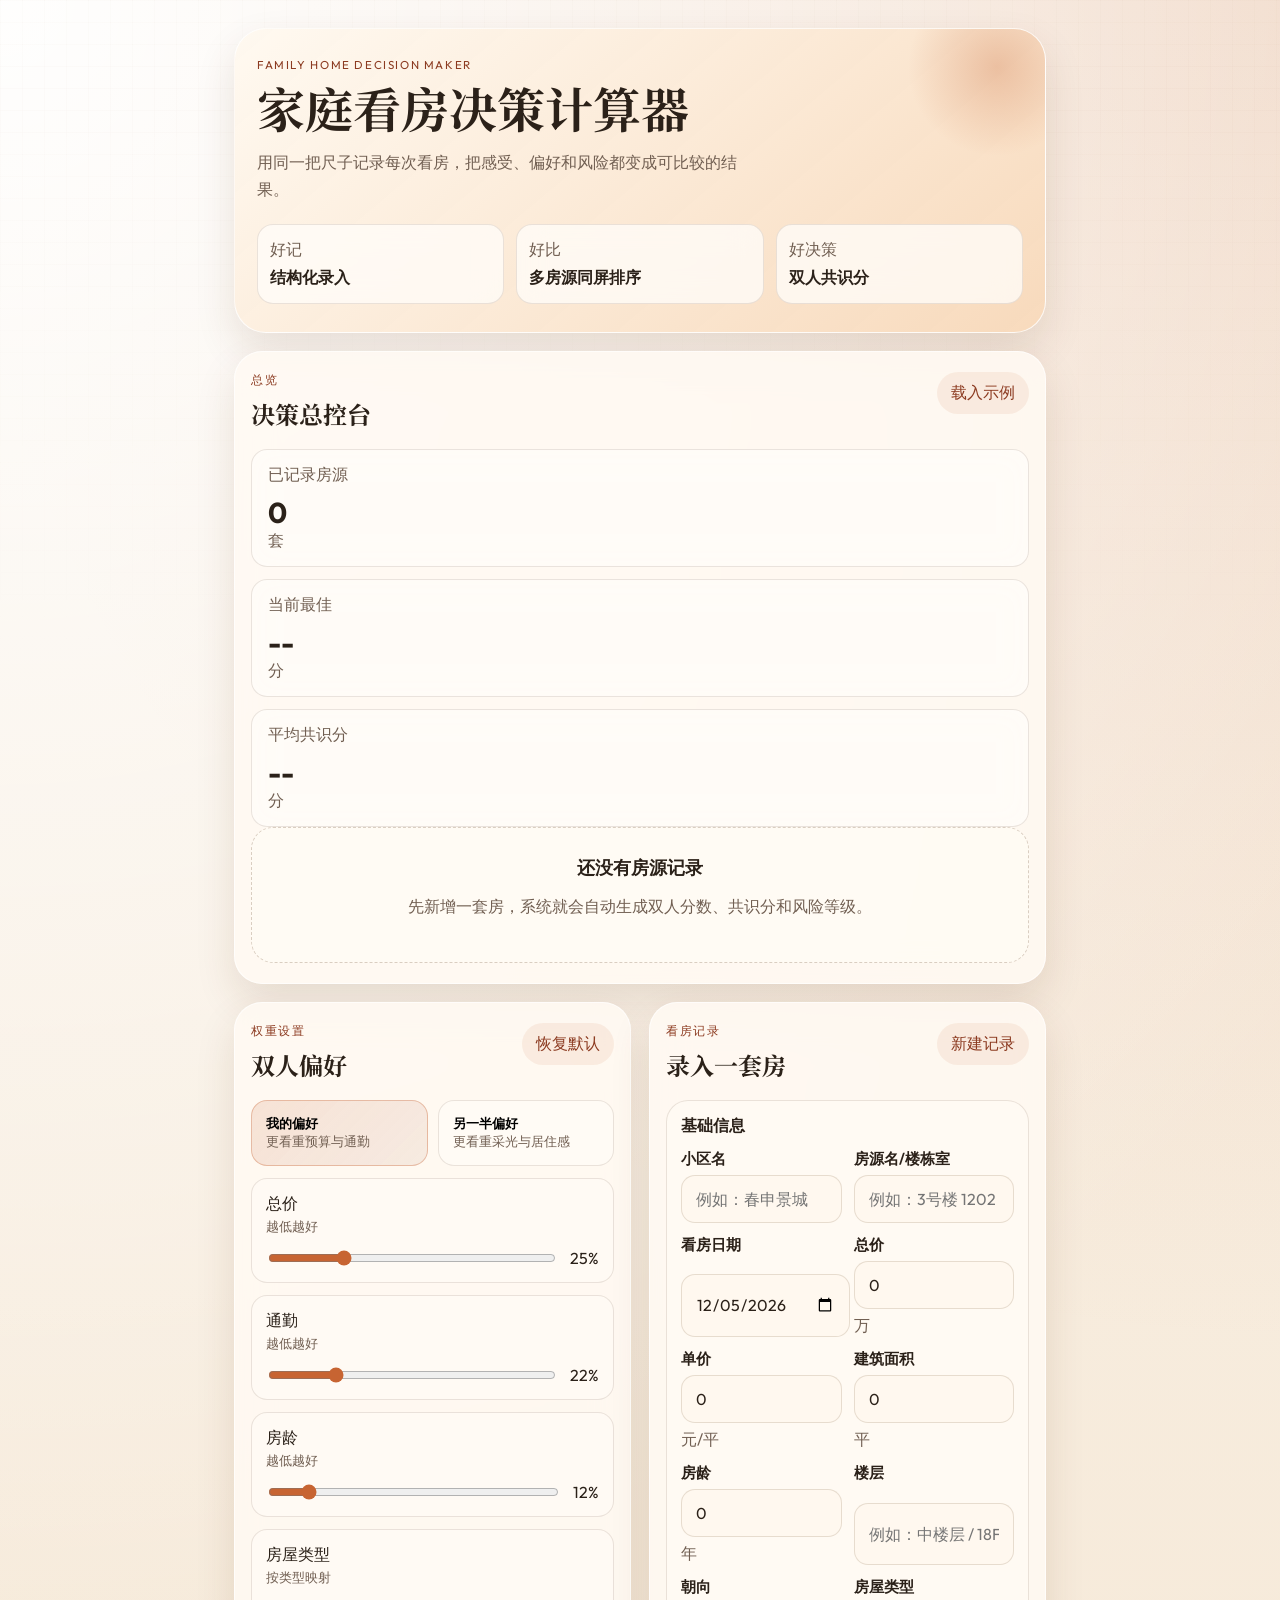
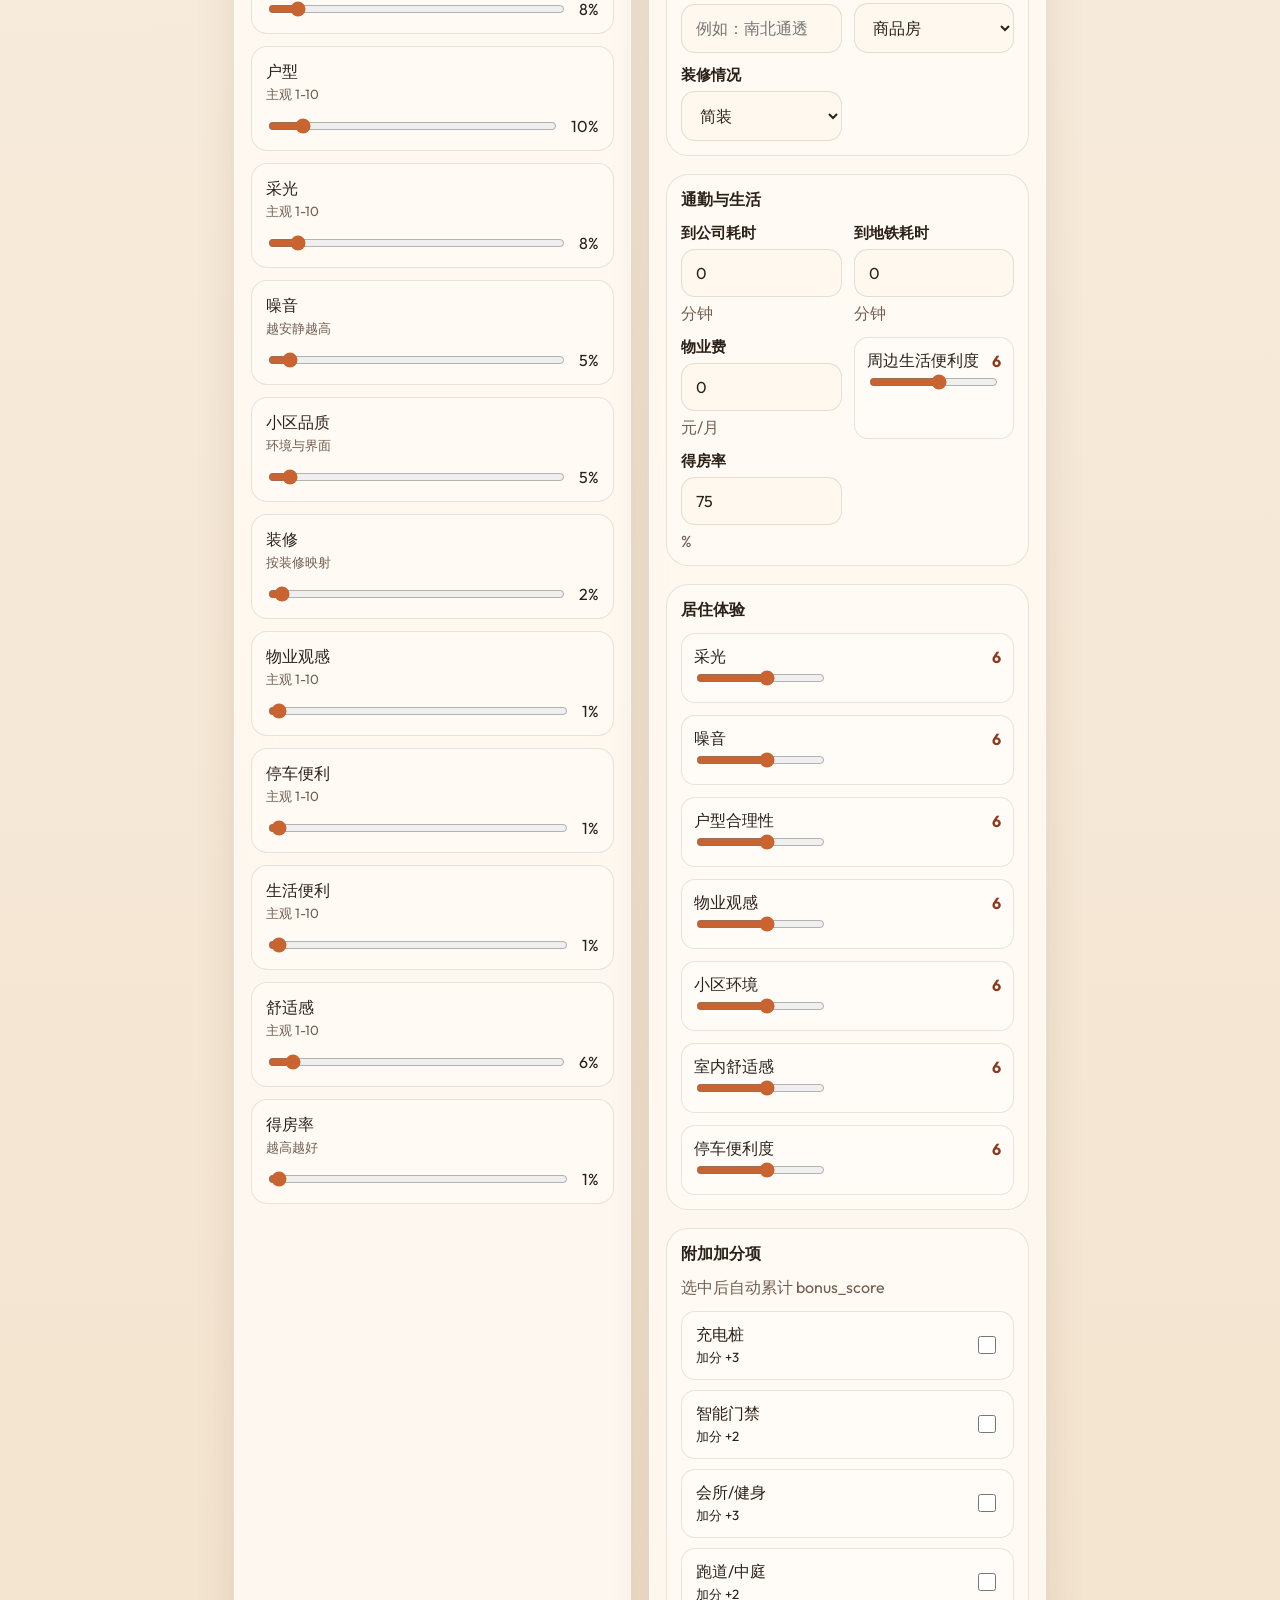
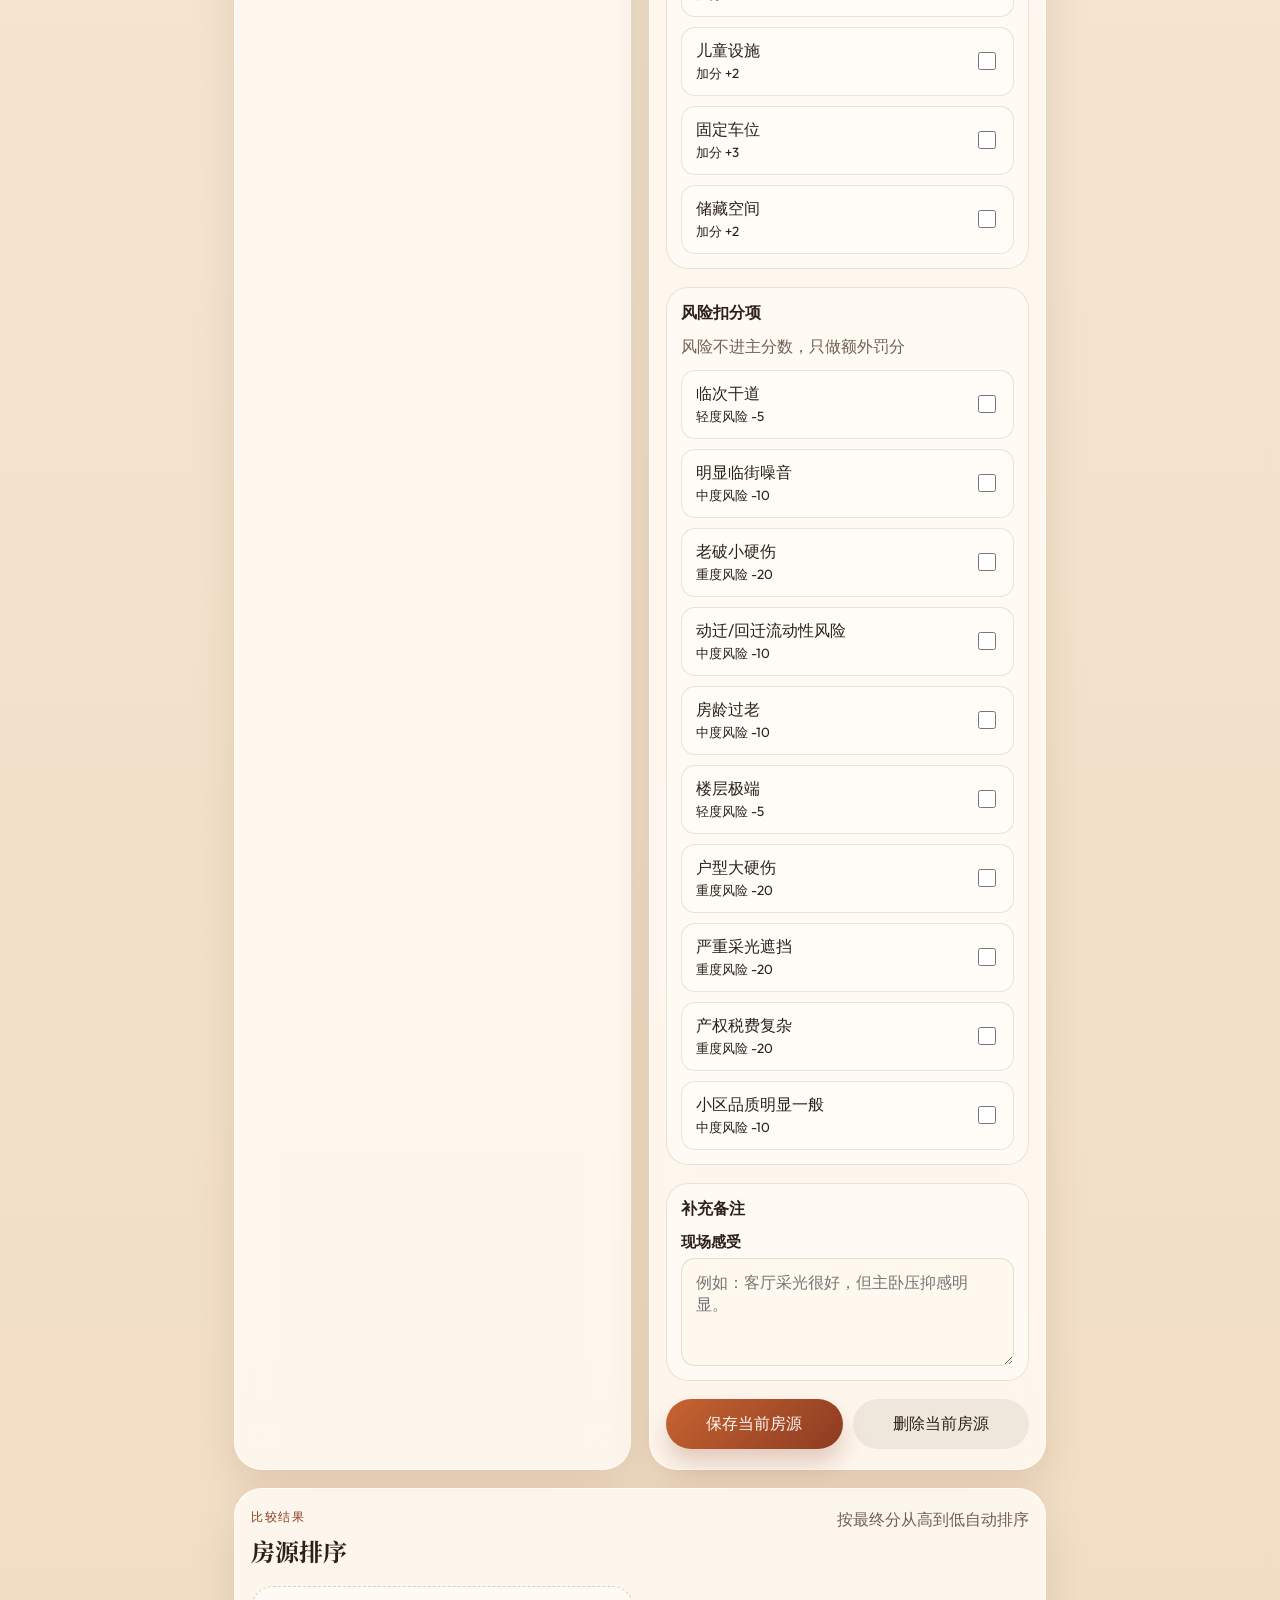
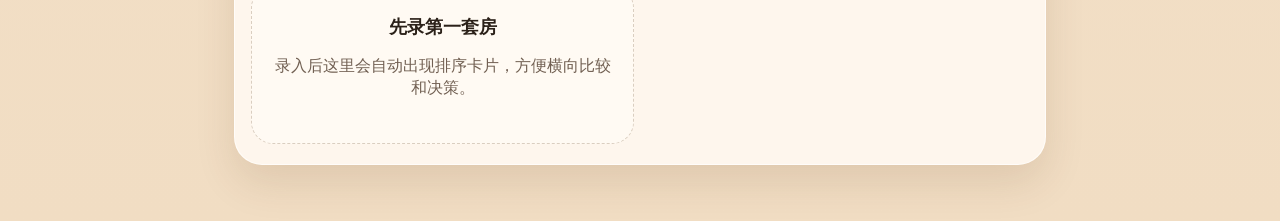
==== index.html @ 097f2097 "Initial commit: home decision calculator" ====
<!DOCTYPE html>
<html lang="zh-CN">
  <head>
    <meta charset="UTF-8" />
    <meta name="viewport" content="width=device-width, initial-scale=1.0, viewport-fit=cover" />
    <title>家庭看房决策计算器</title>
    <link rel="preconnect" href="https://fonts.googleapis.com" />
    <link rel="preconnect" href="https://fonts.gstatic.com" crossorigin />
    <link
      href="https://fonts.googleapis.com/css2?family=Noto+Serif+SC:wght@400;600;700&family=Outfit:wght@400;500;600;700&display=swap"
      rel="stylesheet"
    />
    <link rel="stylesheet" href="./styles.css" />
  </head>
  <body>
    <div class="app-shell">
      <header class="hero">
        <p class="eyebrow">Family Home Decision Maker</p>
        <h1>家庭看房决策计算器</h1>
        <p class="hero-copy">
          用同一把尺子记录每次看房，把感受、偏好和风险都变成可比较的结果。
        </p>
        <div class="hero-metrics">
          <article>
            <span>好记</span>
            <strong>结构化录入</strong>
          </article>
          <article>
            <span>好比</span>
            <strong>多房源同屏排序</strong>
          </article>
          <article>
            <span>好决策</span>
            <strong>双人共识分</strong>
          </article>
        </div>
      </header>

      <main class="layout">
        <section class="panel summary-panel">
          <div class="section-head">
            <div>
              <p class="section-kicker">总览</p>
              <h2>决策总控台</h2>
            </div>
            <button id="seed-demo" class="ghost-button" type="button">载入示例</button>
          </div>

          <div class="scoreboard" id="summary-cards"></div>

          <div class="top-picks" id="top-picks"></div>
        </section>

        <section class="panel">
          <div class="section-head">
            <div>
              <p class="section-kicker">权重设置</p>
              <h2>双人偏好</h2>
            </div>
            <button id="reset-weights" class="ghost-button" type="button">恢复默认</button>
          </div>

          <div class="weight-tabs" id="weight-tabs"></div>
          <div class="weight-editor" id="weight-editor"></div>
        </section>

        <section class="panel">
          <div class="section-head">
            <div>
              <p class="section-kicker">看房记录</p>
              <h2>录入一套房</h2>
            </div>
            <button id="new-house" class="ghost-button" type="button">新建记录</button>
          </div>

          <form id="house-form" class="house-form"></form>
        </section>

        <section class="panel">
          <div class="section-head">
            <div>
              <p class="section-kicker">比较结果</p>
              <h2>房源排序</h2>
            </div>
            <span class="hint-text">按最终分从高到低自动排序</span>
          </div>
          <div id="house-list" class="house-list"></div>
        </section>
      </main>
    </div>

    <template id="weight-row-template">
      <label class="weight-row">
        <div class="weight-row__text">
          <span class="metric-name"></span>
          <small class="metric-note"></small>
        </div>
        <div class="weight-row__control">
          <input type="range" min="0" max="100" step="1" />
          <output>0%</output>
        </div>
      </label>
    </template>

    <script src="./app.js"></script>
  </body>
</html>
---- styles.css ----
:root {
  --bg: #f7f0e4;
  --bg-strong: #eed8ba;
  --surface: rgba(255, 250, 243, 0.88);
  --surface-strong: #fff8ef;
  --ink: #2b2119;
  --muted: #715f52;
  --line: rgba(84, 55, 24, 0.12);
  --accent: #c76432;
  --accent-deep: #8c3b21;
  --good: #2d7b4f;
  --warn: #c4821b;
  --bad: #ab3b34;
  --shadow: 0 18px 40px rgba(88, 49, 13, 0.12);
  --radius-xl: 28px;
  --radius-lg: 22px;
  --radius-md: 16px;
}

* {
  box-sizing: border-box;
}

html {
  font-size: 16px;
}

body {
  margin: 0;
  min-height: 100vh;
  font-family: "Outfit", "PingFang SC", "Hiragino Sans GB", sans-serif;
  color: var(--ink);
  background:
    radial-gradient(circle at top left, rgba(255, 255, 255, 0.95), transparent 32%),
    radial-gradient(circle at top right, rgba(199, 100, 50, 0.18), transparent 26%),
    linear-gradient(180deg, #f9f1e6 0%, #f1ddc3 100%);
}

body::before {
  content: "";
  position: fixed;
  inset: 0;
  pointer-events: none;
  background-image:
    linear-gradient(rgba(138, 95, 50, 0.03) 1px, transparent 1px),
    linear-gradient(90deg, rgba(138, 95, 50, 0.03) 1px, transparent 1px);
  background-size: 22px 22px;
  mask-image: linear-gradient(180deg, rgba(0, 0, 0, 0.55), transparent 75%);
}

.app-shell {
  width: min(100%, 860px);
  margin: 0 auto;
  padding: 22px 16px 40px;
}

.hero {
  position: relative;
  overflow: hidden;
  padding: 28px 22px;
  border-radius: 32px;
  background:
    linear-gradient(140deg, rgba(255, 249, 240, 0.96), rgba(247, 214, 181, 0.9)),
    #fff;
  box-shadow: var(--shadow);
  border: 1px solid rgba(255, 255, 255, 0.8);
  animation: rise-in 0.7s ease-out both;
}

.hero::after {
  content: "";
  position: absolute;
  right: -42px;
  top: -52px;
  width: 180px;
  height: 180px;
  border-radius: 50%;
  background: radial-gradient(circle, rgba(199, 100, 50, 0.28), transparent 70%);
}

.eyebrow,
.section-kicker {
  margin: 0 0 8px;
  letter-spacing: 0.14em;
  text-transform: uppercase;
  font-size: 0.72rem;
  color: var(--accent-deep);
}

.hero h1,
.section-head h2 {
  margin: 0;
  font-family: "Noto Serif SC", serif;
}

.hero h1 {
  font-size: clamp(1.9rem, 7vw, 3rem);
  line-height: 1.15;
}

.hero-copy {
  margin: 14px 0 0;
  max-width: 30rem;
  line-height: 1.65;
  color: var(--muted);
}

.hero-metrics {
  display: grid;
  grid-template-columns: repeat(3, minmax(0, 1fr));
  gap: 12px;
  margin-top: 22px;
}

.hero-metrics article,
.summary-card,
.top-pick,
.house-card,
.stat-chip {
  background: rgba(255, 253, 249, 0.78);
  border: 1px solid var(--line);
  border-radius: var(--radius-md);
  backdrop-filter: blur(14px);
}

.hero-metrics article {
  padding: 14px 12px;
}

.hero-metrics span,
.summary-card span,
.top-pick span,
.stat-chip span,
.risk-item small,
.field-help,
.hint-text,
.metric-note,
.house-meta,
.empty-state p {
  color: var(--muted);
}

.hero-metrics strong {
  display: block;
  margin-top: 6px;
  font-size: 1rem;
}

.layout {
  display: grid;
  gap: 18px;
  margin-top: 18px;
}

.panel {
  padding: 20px 16px;
  border-radius: var(--radius-xl);
  background: var(--surface);
  border: 1px solid rgba(255, 255, 255, 0.68);
  box-shadow: var(--shadow);
  backdrop-filter: blur(18px);
  animation: rise-in 0.8s ease-out both;
}

.panel:nth-child(2) {
  animation-delay: 0.06s;
}

.panel:nth-child(3) {
  animation-delay: 0.12s;
}

.panel:nth-child(4) {
  animation-delay: 0.18s;
}

.section-head {
  display: flex;
  align-items: flex-start;
  justify-content: space-between;
  gap: 12px;
  margin-bottom: 18px;
}

.ghost-button,
.primary-button,
.secondary-button,
.chip-button {
  appearance: none;
  border: 0;
  border-radius: 999px;
  font: inherit;
  cursor: pointer;
  transition: transform 0.2s ease, box-shadow 0.2s ease, background 0.2s ease;
}

.ghost-button {
  padding: 10px 14px;
  color: var(--accent-deep);
  background: rgba(199, 100, 50, 0.09);
}

.primary-button {
  padding: 14px 18px;
  color: #fff8f1;
  background: linear-gradient(135deg, var(--accent), var(--accent-deep));
  box-shadow: 0 14px 24px rgba(140, 59, 33, 0.24);
}

.secondary-button {
  padding: 14px 18px;
  color: var(--ink);
  background: rgba(77, 55, 36, 0.08);
}

.chip-button {
  padding: 8px 12px;
  background: rgba(95, 64, 34, 0.07);
  color: var(--ink);
}

.ghost-button:hover,
.primary-button:hover,
.secondary-button:hover,
.chip-button:hover {
  transform: translateY(-1px);
}

.scoreboard,
.top-picks,
.weight-editor,
.house-list {
  display: grid;
  gap: 12px;
}

.summary-card {
  padding: 14px 16px;
}

.summary-card strong {
  display: block;
  margin-top: 8px;
  font-size: 1.8rem;
}

.top-pick {
  padding: 16px;
}

.top-pick__head,
.house-card__head,
.card-actions,
.score-grid,
.form-actions,
.risk-list,
.bonus-list {
  display: flex;
  gap: 10px;
  flex-wrap: wrap;
}

.top-pick__head,
.house-card__head {
  justify-content: space-between;
  align-items: flex-start;
}

.top-pick h3,
.house-card h3,
.empty-state h3 {
  margin: 0;
  font-size: 1.1rem;
}

.pill {
  display: inline-flex;
  align-items: center;
  padding: 7px 10px;
  border-radius: 999px;
  font-size: 0.78rem;
  background: rgba(199, 100, 50, 0.12);
  color: var(--accent-deep);
}

.pill.good {
  background: rgba(45, 123, 79, 0.12);
  color: var(--good);
}

.pill.warn {
  background: rgba(196, 130, 27, 0.15);
  color: var(--warn);
}

.pill.bad {
  background: rgba(171, 59, 52, 0.12);
  color: var(--bad);
}

.weight-tabs {
  display: grid;
  grid-template-columns: repeat(2, minmax(0, 1fr));
  gap: 10px;
  margin-bottom: 12px;
}

.weight-tab {
  padding: 14px;
  border-radius: var(--radius-md);
  border: 1px solid var(--line);
  background: rgba(255, 252, 246, 0.84);
  text-align: left;
}

.weight-tab.active {
  background: linear-gradient(135deg, rgba(199, 100, 50, 0.15), rgba(140, 59, 33, 0.08));
  border-color: rgba(199, 100, 50, 0.34);
}

.weight-row {
  display: grid;
  gap: 12px;
  padding: 14px;
  border-radius: var(--radius-md);
  background: rgba(255, 251, 245, 0.88);
  border: 1px solid var(--line);
}

.weight-row__text {
  display: grid;
  gap: 3px;
}

.weight-row__control {
  display: grid;
  grid-template-columns: 1fr auto;
  gap: 12px;
  align-items: center;
}

input[type="range"] {
  accent-color: var(--accent);
}

.house-form {
  display: grid;
  gap: 18px;
}

.form-group {
  display: grid;
  gap: 12px;
  padding: 14px;
  border-radius: var(--radius-lg);
  background: rgba(255, 250, 243, 0.9);
  border: 1px solid var(--line);
}

.form-group h3 {
  margin: 0;
  font-size: 1rem;
}

.fields-grid {
  display: grid;
  gap: 12px;
}

.field {
  display: grid;
  gap: 6px;
}

.field label,
.group-label {
  font-weight: 600;
  font-size: 0.94rem;
}

.field input,
.field select,
.field textarea {
  width: 100%;
  padding: 13px 14px;
  border-radius: 14px;
  border: 1px solid rgba(88, 49, 13, 0.14);
  background: var(--surface-strong);
  color: var(--ink);
  font: inherit;
}

.field input:focus,
.field select:focus,
.field textarea:focus {
  outline: 2px solid rgba(199, 100, 50, 0.18);
  border-color: rgba(199, 100, 50, 0.45);
}

.slider-field {
  padding: 12px;
  border-radius: 14px;
  border: 1px solid var(--line);
  background: rgba(255, 252, 248, 0.95);
}

.slider-head,
.toggle-line {
  display: flex;
  align-items: center;
  justify-content: space-between;
  gap: 10px;
}

.slider-field output {
  font-weight: 700;
  color: var(--accent-deep);
}

.choice-grid {
  display: grid;
  gap: 10px;
}

.choice-item {
  display: flex;
  align-items: center;
  justify-content: space-between;
  gap: 12px;
  padding: 12px 14px;
  border-radius: 14px;
  background: rgba(255, 252, 246, 0.88);
  border: 1px solid var(--line);
}

.choice-item input {
  width: 18px;
  height: 18px;
  accent-color: var(--accent);
}

.form-actions {
  justify-content: stretch;
}

.form-actions > * {
  flex: 1;
}

.house-list {
  grid-template-columns: 1fr;
}

.house-card {
  position: relative;
  overflow: hidden;
  padding: 16px;
}

.house-card::after {
  content: "";
  position: absolute;
  inset: auto -30px -60px auto;
  width: 150px;
  height: 150px;
  border-radius: 50%;
  background: radial-gradient(circle, rgba(199, 100, 50, 0.16), transparent 68%);
}

.house-card__body {
  display: grid;
  gap: 14px;
  margin-top: 14px;
}

.score-grid {
  display: grid;
  grid-template-columns: repeat(2, minmax(0, 1fr));
  gap: 10px;
}

.stat-chip {
  padding: 12px;
}

.stat-chip strong {
  display: block;
  margin-top: 6px;
  font-size: 1.35rem;
}

.risk-list,
.bonus-list {
  margin-top: 8px;
}

.risk-item,
.bonus-item {
  padding: 8px 10px;
  border-radius: 12px;
  font-size: 0.86rem;
  background: rgba(77, 55, 36, 0.06);
}

.risk-item.bad {
  background: rgba(171, 59, 52, 0.1);
  color: var(--bad);
}

.bonus-item.good {
  background: rgba(45, 123, 79, 0.1);
  color: var(--good);
}

.empty-state {
  padding: 28px 18px;
  text-align: center;
  border-radius: var(--radius-lg);
  border: 1px dashed rgba(88, 49, 13, 0.22);
  background: rgba(255, 251, 245, 0.76);
}

@media (min-width: 720px) {
  .app-shell {
    padding: 28px 24px 56px;
  }

  .layout {
    grid-template-columns: repeat(2, minmax(0, 1fr));
  }

  .summary-panel,
  .panel:last-child {
    grid-column: 1 / -1;
  }

  .fields-grid.two-col {
    grid-template-columns: repeat(2, minmax(0, 1fr));
  }

  .house-list {
    grid-template-columns: repeat(2, minmax(0, 1fr));
  }
}

@keyframes rise-in {
  from {
    opacity: 0;
    transform: translateY(18px);
  }

  to {
    opacity: 1;
    transform: translateY(0);
  }
}
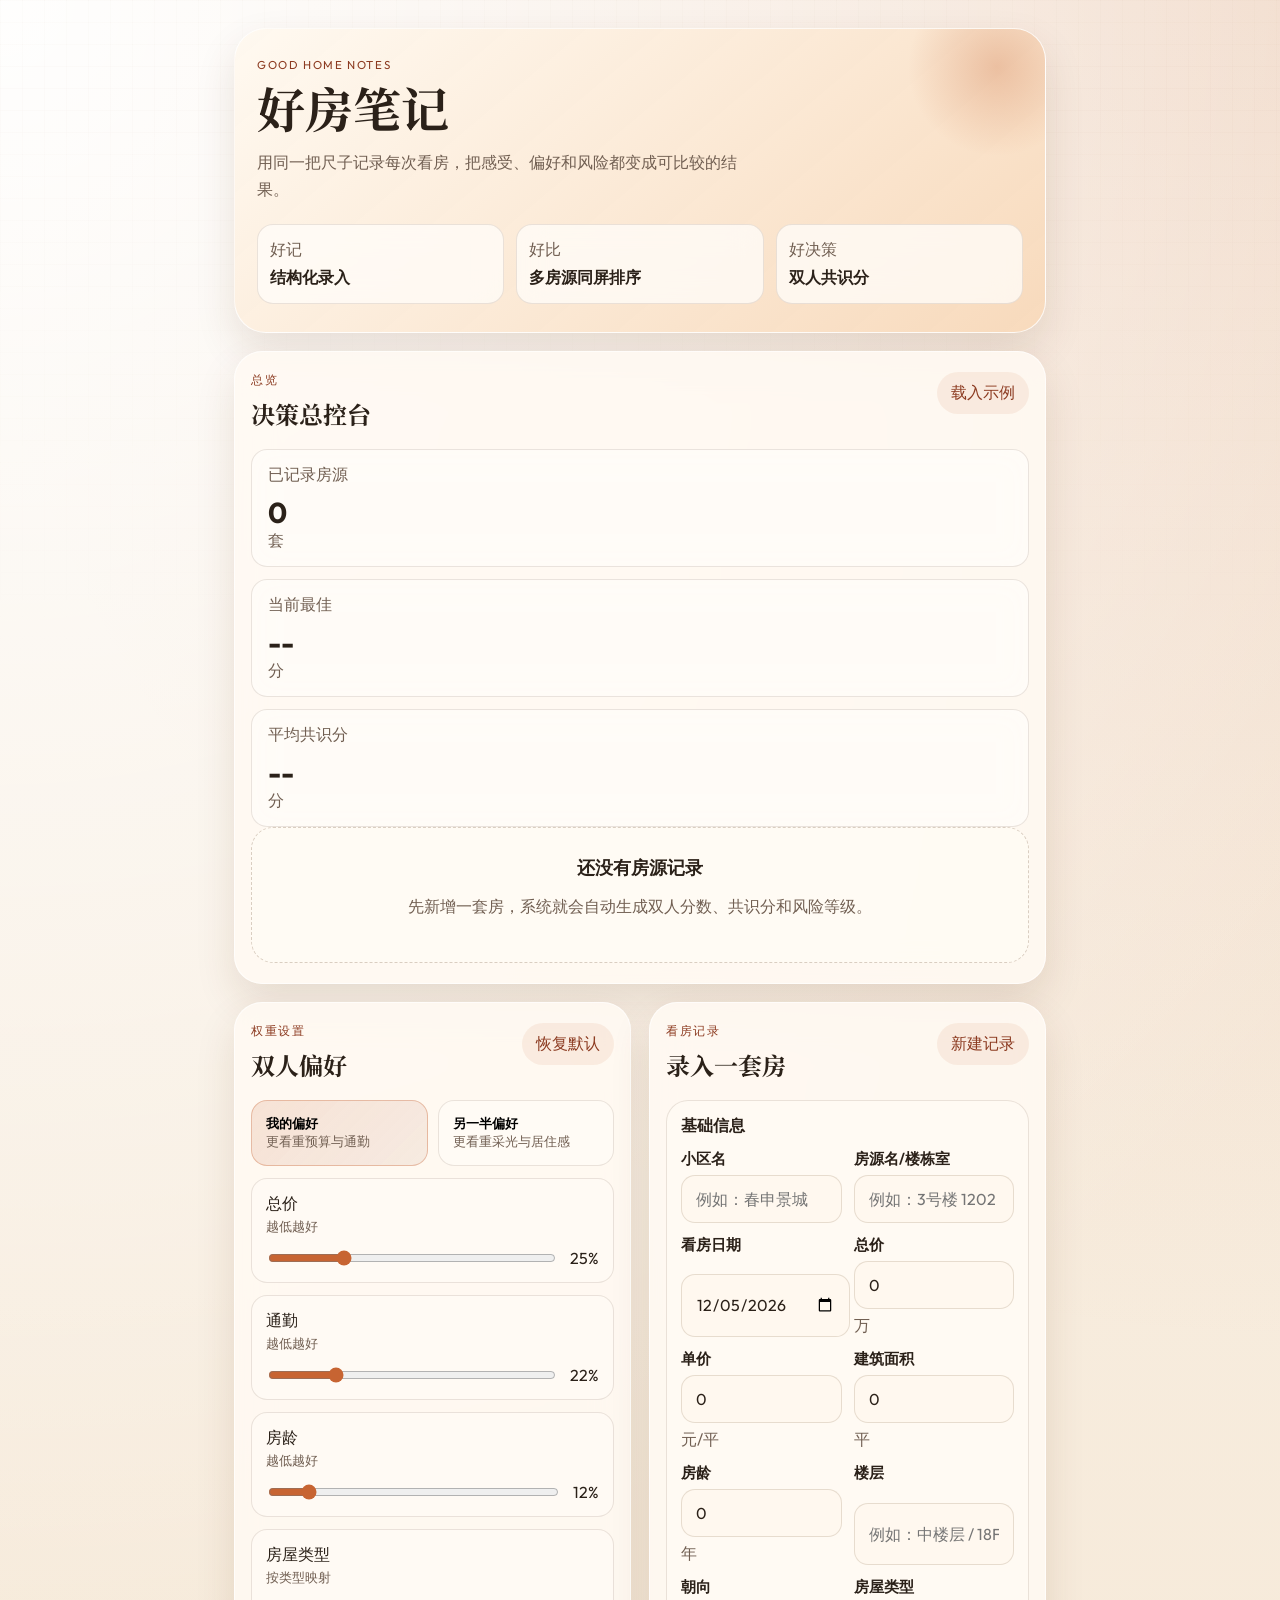
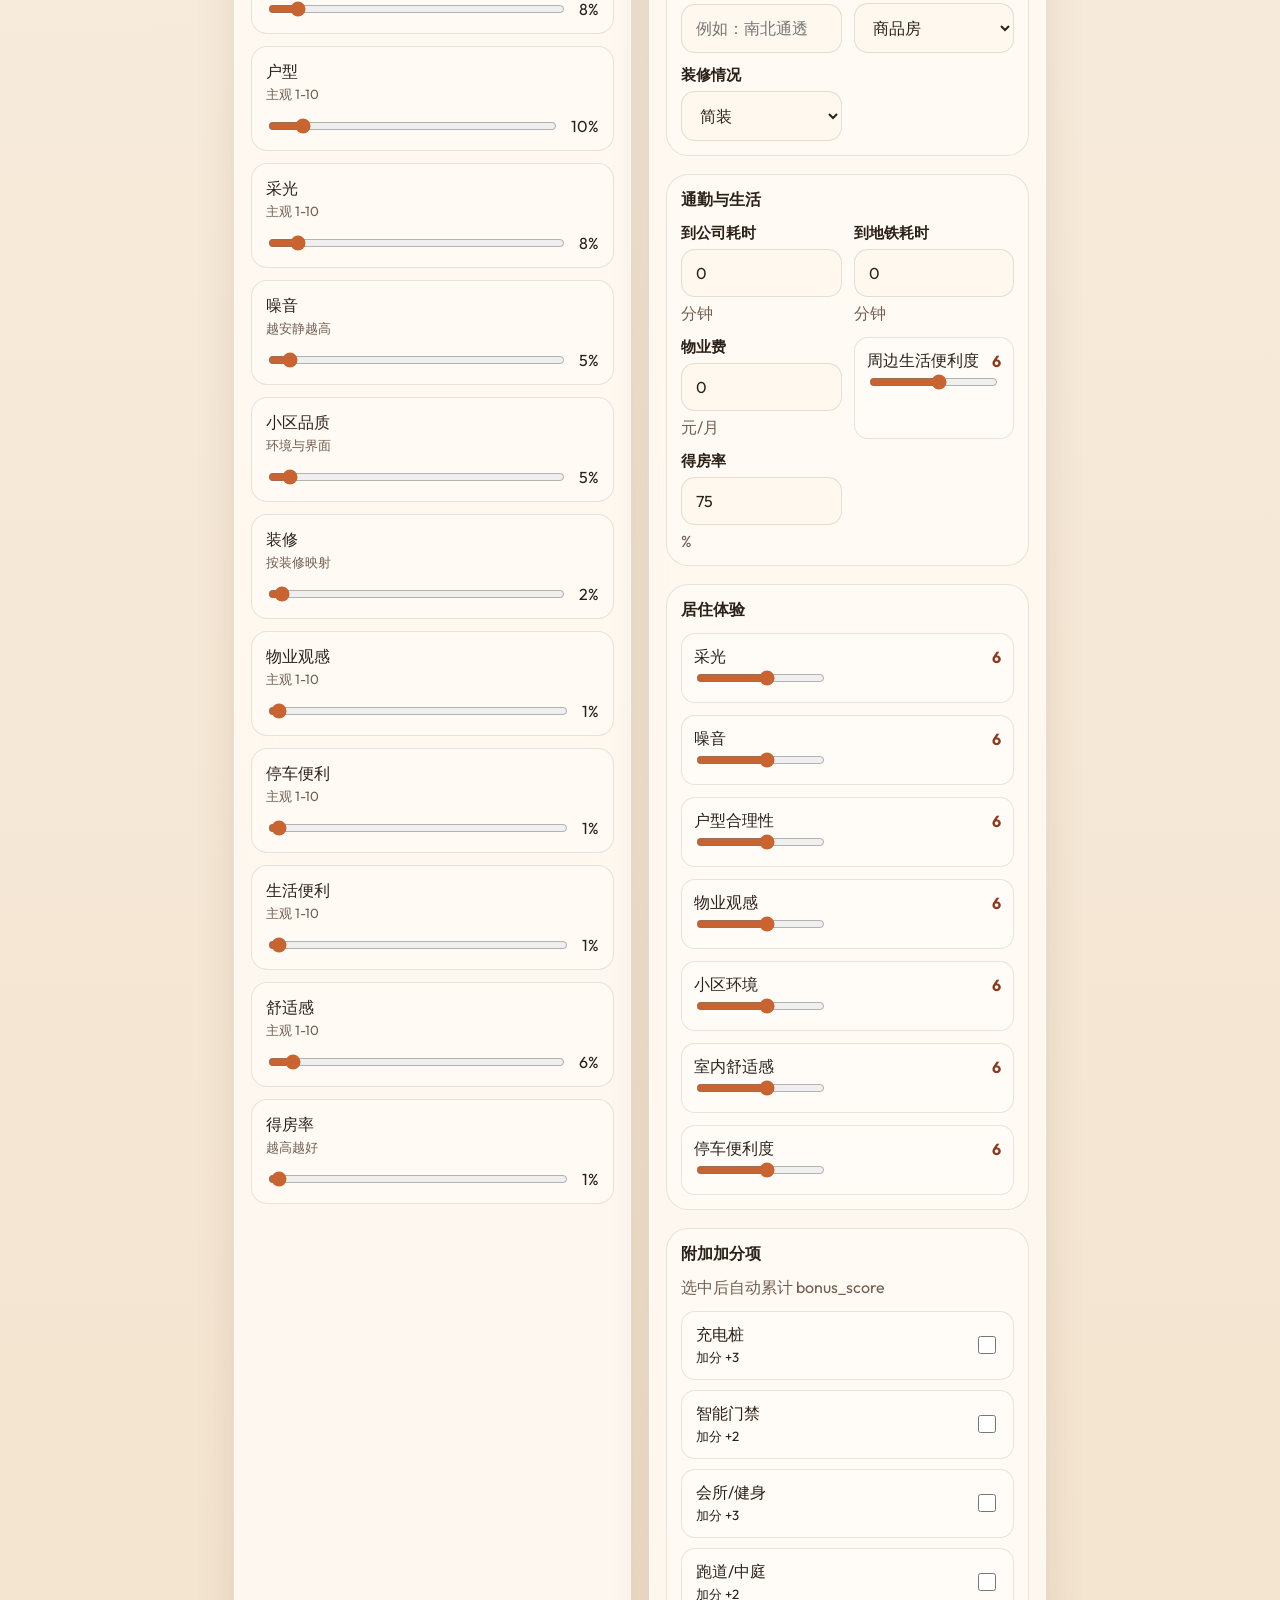
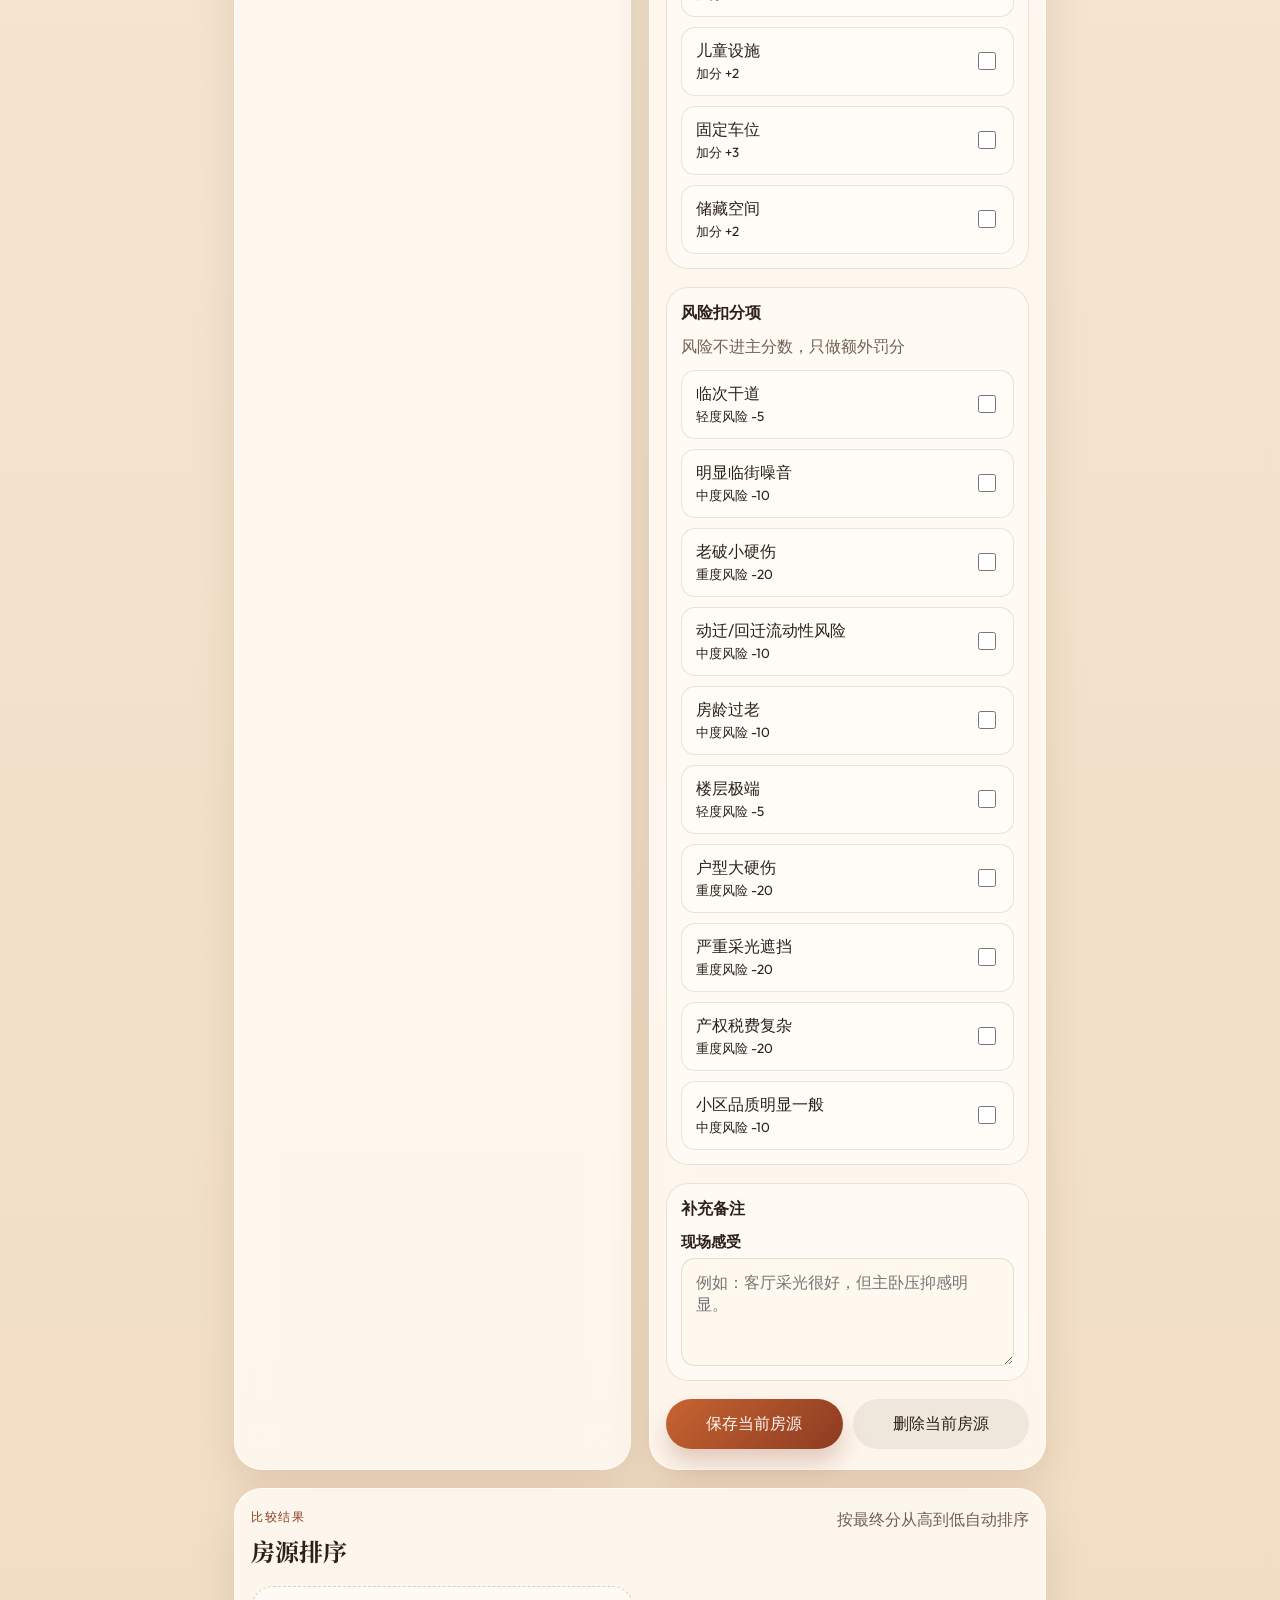
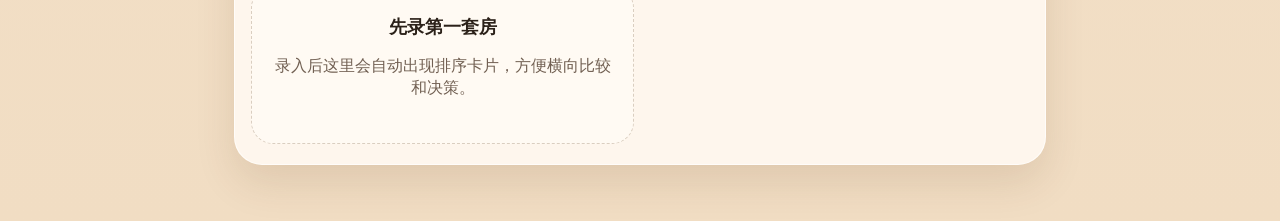
==== commit af14ff3f: "feat: refine branding and visual polish for frontend" ====
--- a/index.html
+++ b/index.html
@@ -3,7 +3,7 @@
   <head>
     <meta charset="UTF-8" />
     <meta name="viewport" content="width=device-width, initial-scale=1.0, viewport-fit=cover" />
-    <title>家庭看房决策计算器</title>
+    <title>好房笔记</title>
     <link rel="preconnect" href="https://fonts.googleapis.com" />
     <link rel="preconnect" href="https://fonts.gstatic.com" crossorigin />
     <link
@@ -15,8 +15,8 @@
   <body>
     <div class="app-shell">
       <header class="hero">
-        <p class="eyebrow">Family Home Decision Maker</p>
-        <h1>家庭看房决策计算器</h1>
+        <p class="eyebrow">Good Home Notes</p>
+        <h1>好房笔记</h1>
         <p class="hero-copy">
           用同一把尺子记录每次看房，把感受、偏好和风险都变成可比较的结果。
         </p>
